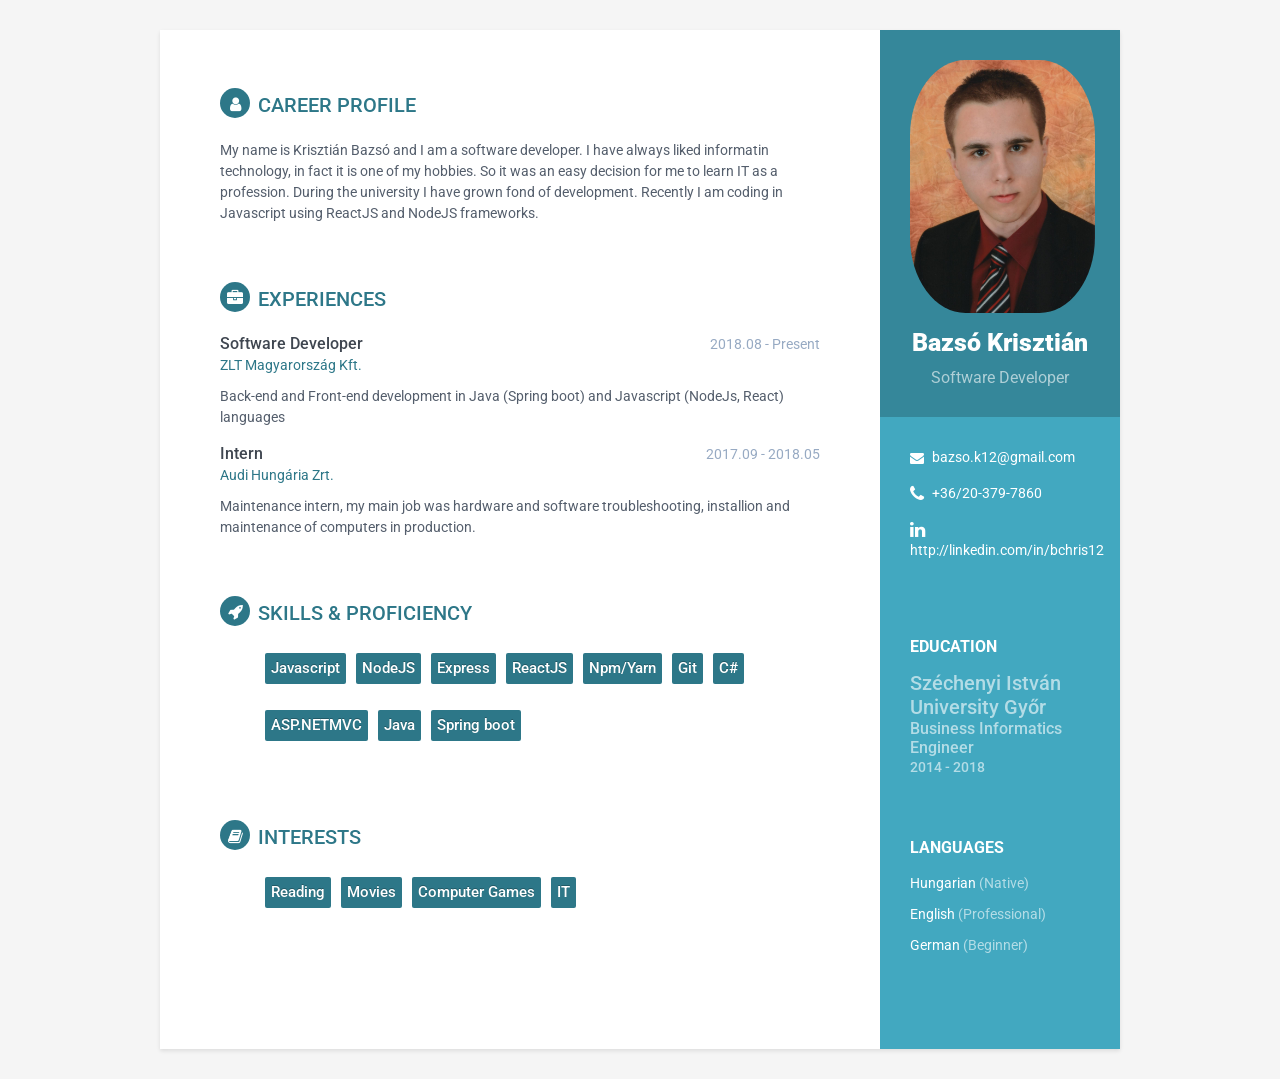
==== index.html @ 87293196 "added webpage" ====
<!doctype html><html lang="en"><head><meta charset="utf-8"/><meta http-equiv="X-UA-Compatible" content="IE=edge"/><meta name="viewport" content="width=device-width,initial-scale=1,shrink-to-fit=no"/><meta name="description" content="Sabri Berkay Aydın Özgeçmiş / Personal Resume"/><meta name="author" content="Sabri Berkay Aydın Full-Stack Developer"/><link rel="shortcut icon" href="favicon.ico"/><link href="https://fonts.googleapis.com/css?family=Roboto:400,500,400italic,300italic,300,500italic,700,700italic,900,900italic" rel="stylesheet"/><style>ul.skillset{list-style-type:none;border-width:1px 1px 0 0}.skillset li{border:0 solid silver;-o-transition:all 70ms;transition:all 70ms;display:inline-block;margin:5px;background-color:#2d7788;border-radius:2px;text-decoration:none;padding:3px 6px;font-size:15px;font-weight:500;line-height:25px;color:#fff;text-shadow:0 -1px 0 rgba(0,0,0,.25);white-space:nowrap;vertical-align:baseline}</style><title>Bazsó Krisztián</title><link href="/static/css/main.3b7f267a.css" rel="stylesheet"></head><body><noscript>You need to enable JavaScript to run this app.</noscript><div id="root"></div><script type="text/javascript" src="/static/js/main.09fba759.js"></script></body></html>
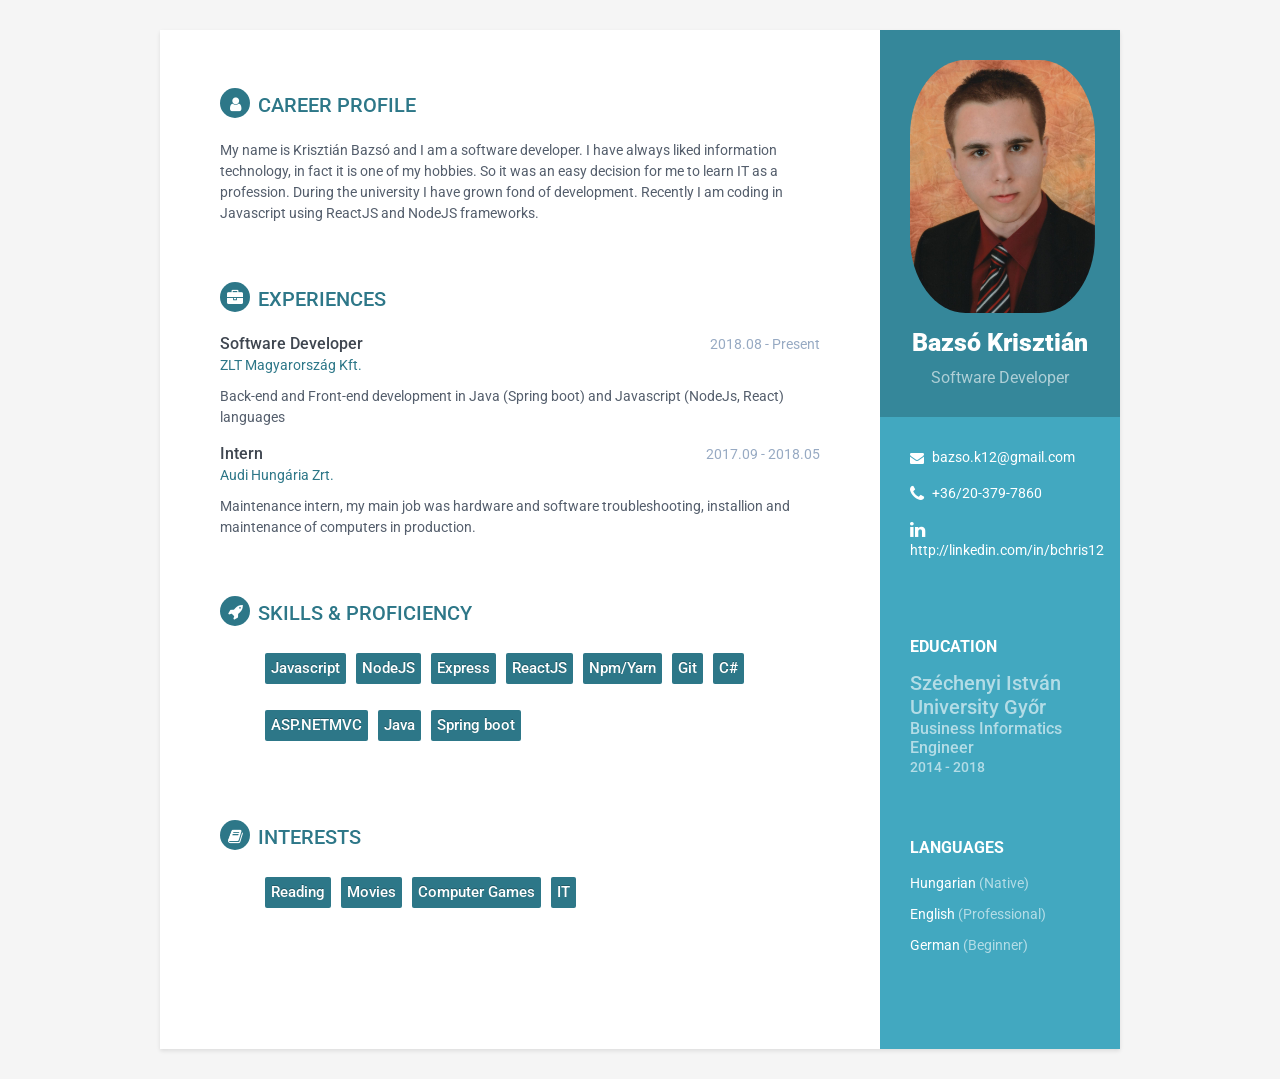
==== commit 29b642ae: "fixed typo" ====
--- a/index.html
+++ b/index.html
@@ -1 +1 @@
-<!doctype html><html lang="en"><head><meta charset="utf-8"/><meta http-equiv="X-UA-Compatible" content="IE=edge"/><meta name="viewport" content="width=device-width,initial-scale=1,shrink-to-fit=no"/><meta name="description" content="Sabri Berkay Aydın Özgeçmiş / Personal Resume"/><meta name="author" content="Sabri Berkay Aydın Full-Stack Developer"/><link rel="shortcut icon" href="favicon.ico"/><link href="https://fonts.googleapis.com/css?family=Roboto:400,500,400italic,300italic,300,500italic,700,700italic,900,900italic" rel="stylesheet"/><style>ul.skillset{list-style-type:none;border-width:1px 1px 0 0}.skillset li{border:0 solid silver;-o-transition:all 70ms;transition:all 70ms;display:inline-block;margin:5px;background-color:#2d7788;border-radius:2px;text-decoration:none;padding:3px 6px;font-size:15px;font-weight:500;line-height:25px;color:#fff;text-shadow:0 -1px 0 rgba(0,0,0,.25);white-space:nowrap;vertical-align:baseline}</style><title>Bazsó Krisztián</title><link href="/static/css/main.3b7f267a.css" rel="stylesheet"></head><body><noscript>You need to enable JavaScript to run this app.</noscript><div id="root"></div><script type="text/javascript" src="/static/js/main.09fba759.js"></script></body></html>+<!doctype html><html lang="en"><head><meta charset="utf-8"/><meta http-equiv="X-UA-Compatible" content="IE=edge"/><meta name="viewport" content="width=device-width,initial-scale=1,shrink-to-fit=no"/><link rel="shortcut icon" href="favicon.ico"/><link href="https://fonts.googleapis.com/css?family=Roboto:400,500,400italic,300italic,300,500italic,700,700italic,900,900italic" rel="stylesheet"/><style>ul.skillset{list-style-type:none;border-width:1px 1px 0 0}.skillset li{border:0 solid silver;-o-transition:all 70ms;transition:all 70ms;display:inline-block;margin:5px;background-color:#2d7788;border-radius:2px;text-decoration:none;padding:3px 6px;font-size:15px;font-weight:500;line-height:25px;color:#fff;text-shadow:0 -1px 0 rgba(0,0,0,.25);white-space:nowrap;vertical-align:baseline}</style><title>Bazsó Krisztián</title><link href="/static/css/main.3b7f267a.css" rel="stylesheet"></head><body><noscript>You need to enable JavaScript to run this app.</noscript><div id="root"></div><script type="text/javascript" src="/static/js/main.b881630d.js"></script></body></html>
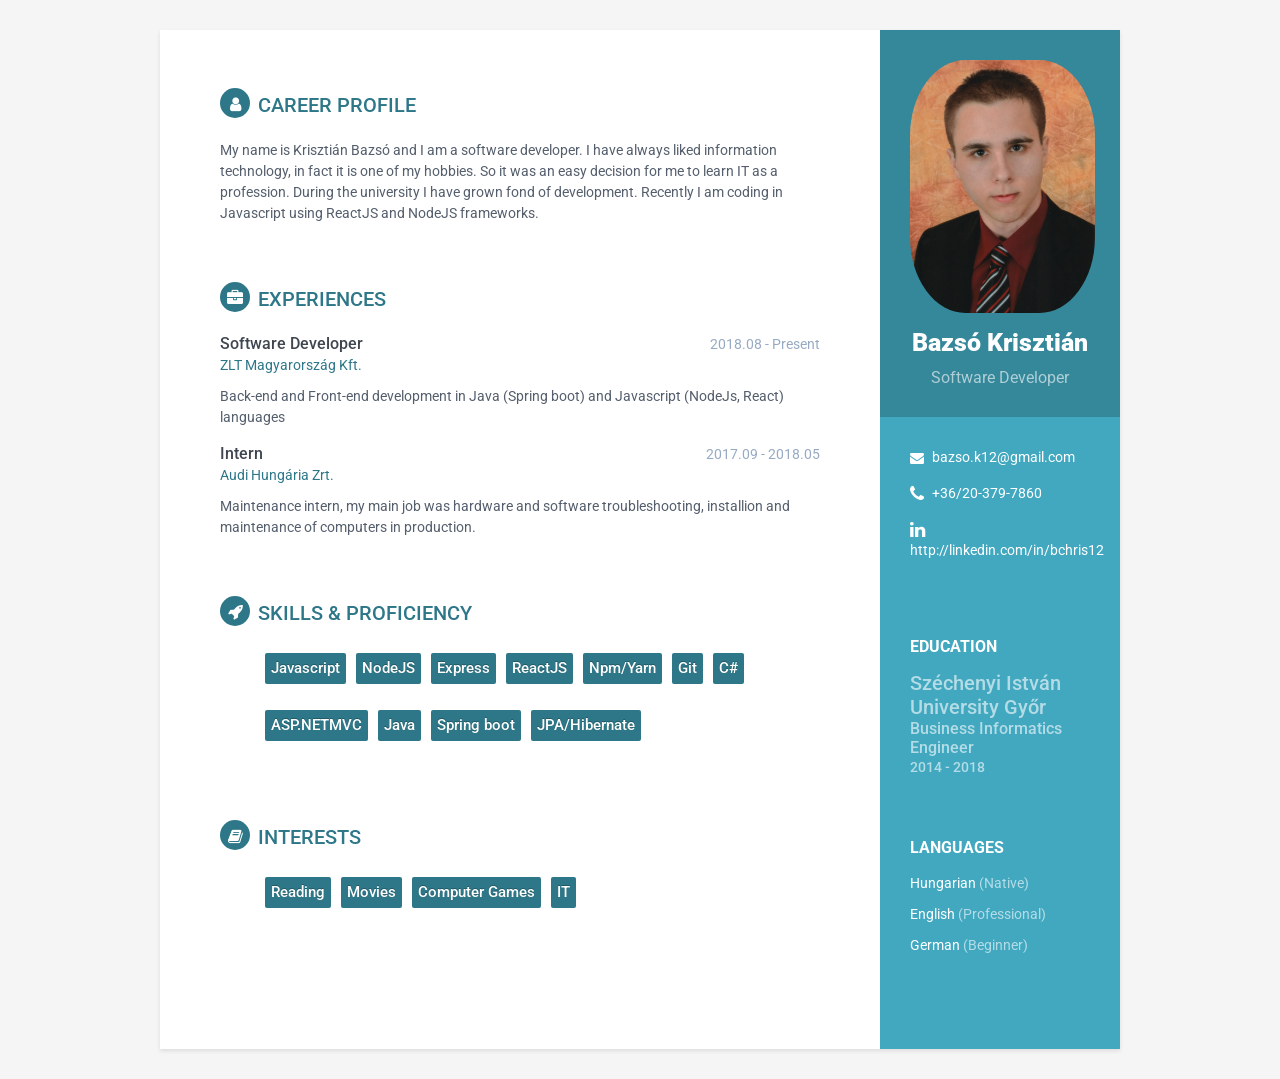
==== commit cfdf38b1: "Modified tags" ====
--- a/index.html
+++ b/index.html
@@ -1 +1 @@
-<!doctype html><html lang="en"><head><meta charset="utf-8"/><meta http-equiv="X-UA-Compatible" content="IE=edge"/><meta name="viewport" content="width=device-width,initial-scale=1,shrink-to-fit=no"/><link rel="shortcut icon" href="favicon.ico"/><link href="https://fonts.googleapis.com/css?family=Roboto:400,500,400italic,300italic,300,500italic,700,700italic,900,900italic" rel="stylesheet"/><style>ul.skillset{list-style-type:none;border-width:1px 1px 0 0}.skillset li{border:0 solid silver;-o-transition:all 70ms;transition:all 70ms;display:inline-block;margin:5px;background-color:#2d7788;border-radius:2px;text-decoration:none;padding:3px 6px;font-size:15px;font-weight:500;line-height:25px;color:#fff;text-shadow:0 -1px 0 rgba(0,0,0,.25);white-space:nowrap;vertical-align:baseline}</style><title>Bazsó Krisztián</title><link href="/static/css/main.3b7f267a.css" rel="stylesheet"></head><body><noscript>You need to enable JavaScript to run this app.</noscript><div id="root"></div><script type="text/javascript" src="/static/js/main.b881630d.js"></script></body></html>+<!doctype html><html lang="en"><head><meta charset="utf-8"/><meta http-equiv="X-UA-Compatible" content="IE=edge"/><meta name="viewport" content="width=device-width,initial-scale=1,shrink-to-fit=no"/><link rel="shortcut icon" href="favicon.ico"/><link href="https://fonts.googleapis.com/css?family=Roboto:400,500,400italic,300italic,300,500italic,700,700italic,900,900italic" rel="stylesheet"/><style>ul.skillset{list-style-type:none;border-width:1px 1px 0 0}.skillset li{border:0 solid silver;-o-transition:all 70ms;transition:all 70ms;display:inline-block;margin:5px;background-color:#2d7788;border-radius:2px;text-decoration:none;padding:3px 6px;font-size:15px;font-weight:500;line-height:25px;color:#fff;text-shadow:0 -1px 0 rgba(0,0,0,.25);white-space:nowrap;vertical-align:baseline}</style><title>Bazsó Krisztián</title><link href="/static/css/main.3b7f267a.css" rel="stylesheet"></head><body><noscript>You need to enable JavaScript to run this app.</noscript><div id="root"></div><script type="text/javascript" src="/static/js/main.397db03f.js"></script></body></html>
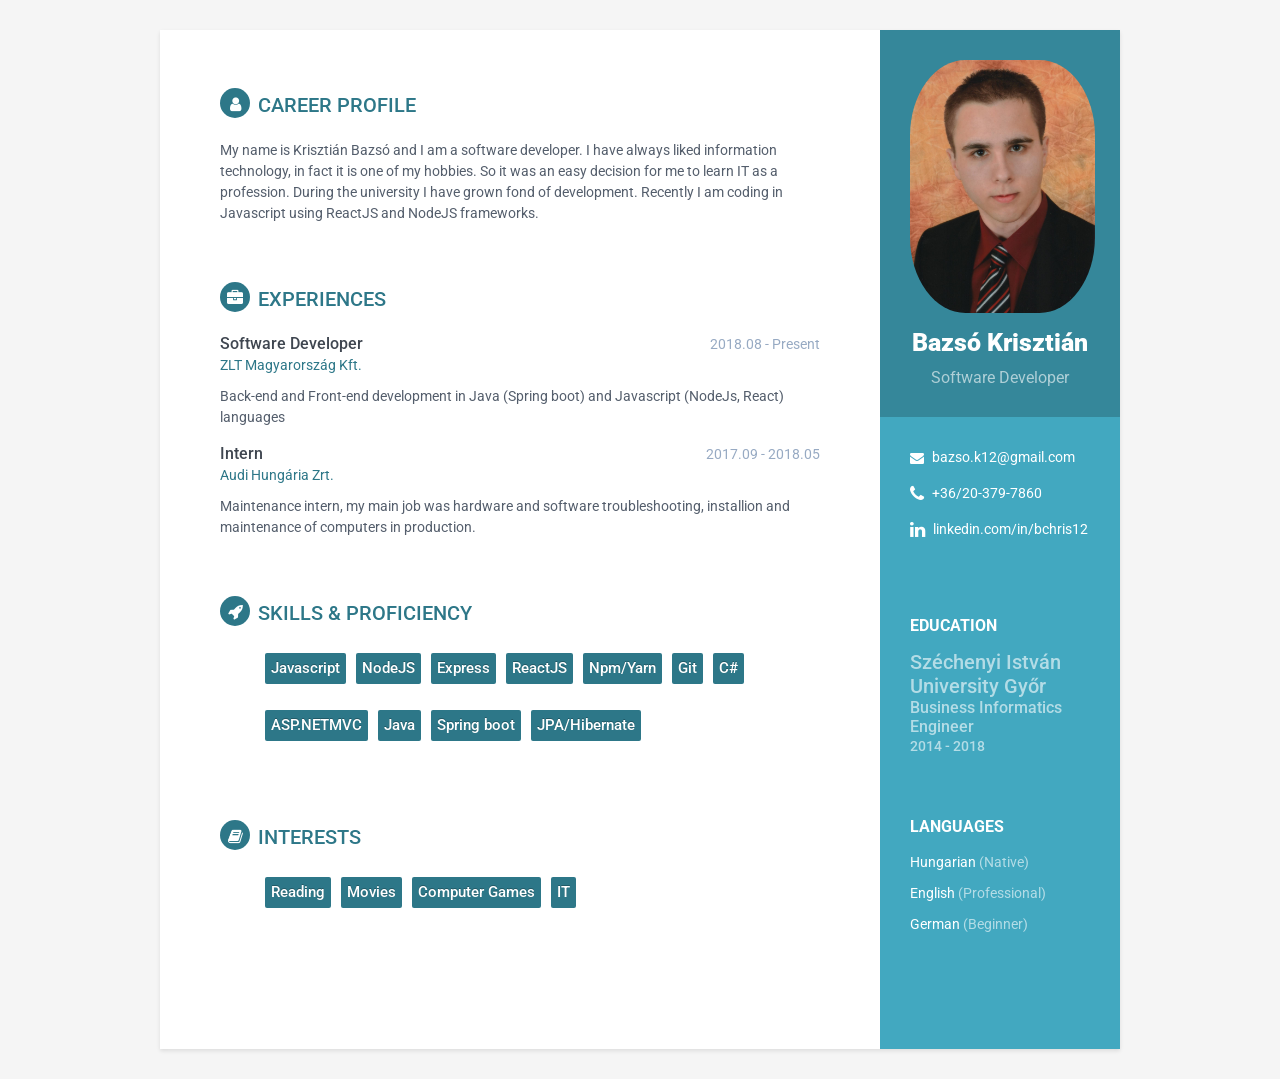
==== commit 2f6553d9: "fixed link" ====
--- a/index.html
+++ b/index.html
@@ -1 +1 @@
-<!doctype html><html lang="en"><head><meta charset="utf-8"/><meta http-equiv="X-UA-Compatible" content="IE=edge"/><meta name="viewport" content="width=device-width,initial-scale=1,shrink-to-fit=no"/><link rel="shortcut icon" href="favicon.ico"/><link href="https://fonts.googleapis.com/css?family=Roboto:400,500,400italic,300italic,300,500italic,700,700italic,900,900italic" rel="stylesheet"/><style>ul.skillset{list-style-type:none;border-width:1px 1px 0 0}.skillset li{border:0 solid silver;-o-transition:all 70ms;transition:all 70ms;display:inline-block;margin:5px;background-color:#2d7788;border-radius:2px;text-decoration:none;padding:3px 6px;font-size:15px;font-weight:500;line-height:25px;color:#fff;text-shadow:0 -1px 0 rgba(0,0,0,.25);white-space:nowrap;vertical-align:baseline}</style><title>Bazsó Krisztián</title><link href="/static/css/main.3b7f267a.css" rel="stylesheet"></head><body><noscript>You need to enable JavaScript to run this app.</noscript><div id="root"></div><script type="text/javascript" src="/static/js/main.397db03f.js"></script></body></html>+<!doctype html><html lang="en"><head><meta charset="utf-8"/><meta http-equiv="X-UA-Compatible" content="IE=edge"/><meta name="viewport" content="width=device-width,initial-scale=1,shrink-to-fit=no"/><link rel="shortcut icon" href="favicon.ico"/><link href="https://fonts.googleapis.com/css?family=Roboto:400,500,400italic,300italic,300,500italic,700,700italic,900,900italic" rel="stylesheet"/><style>ul.skillset{list-style-type:none;border-width:1px 1px 0 0}.skillset li{border:0 solid silver;-o-transition:all 70ms;transition:all 70ms;display:inline-block;margin:5px;background-color:#2d7788;border-radius:2px;text-decoration:none;padding:3px 6px;font-size:15px;font-weight:500;line-height:25px;color:#fff;text-shadow:0 -1px 0 rgba(0,0,0,.25);white-space:nowrap;vertical-align:baseline}</style><title>Bazsó Krisztián</title><link href="/static/css/main.3b7f267a.css" rel="stylesheet"></head><body><noscript>You need to enable JavaScript to run this app.</noscript><div id="root"></div><script type="text/javascript" src="/static/js/main.2f6d73c8.js"></script></body></html>
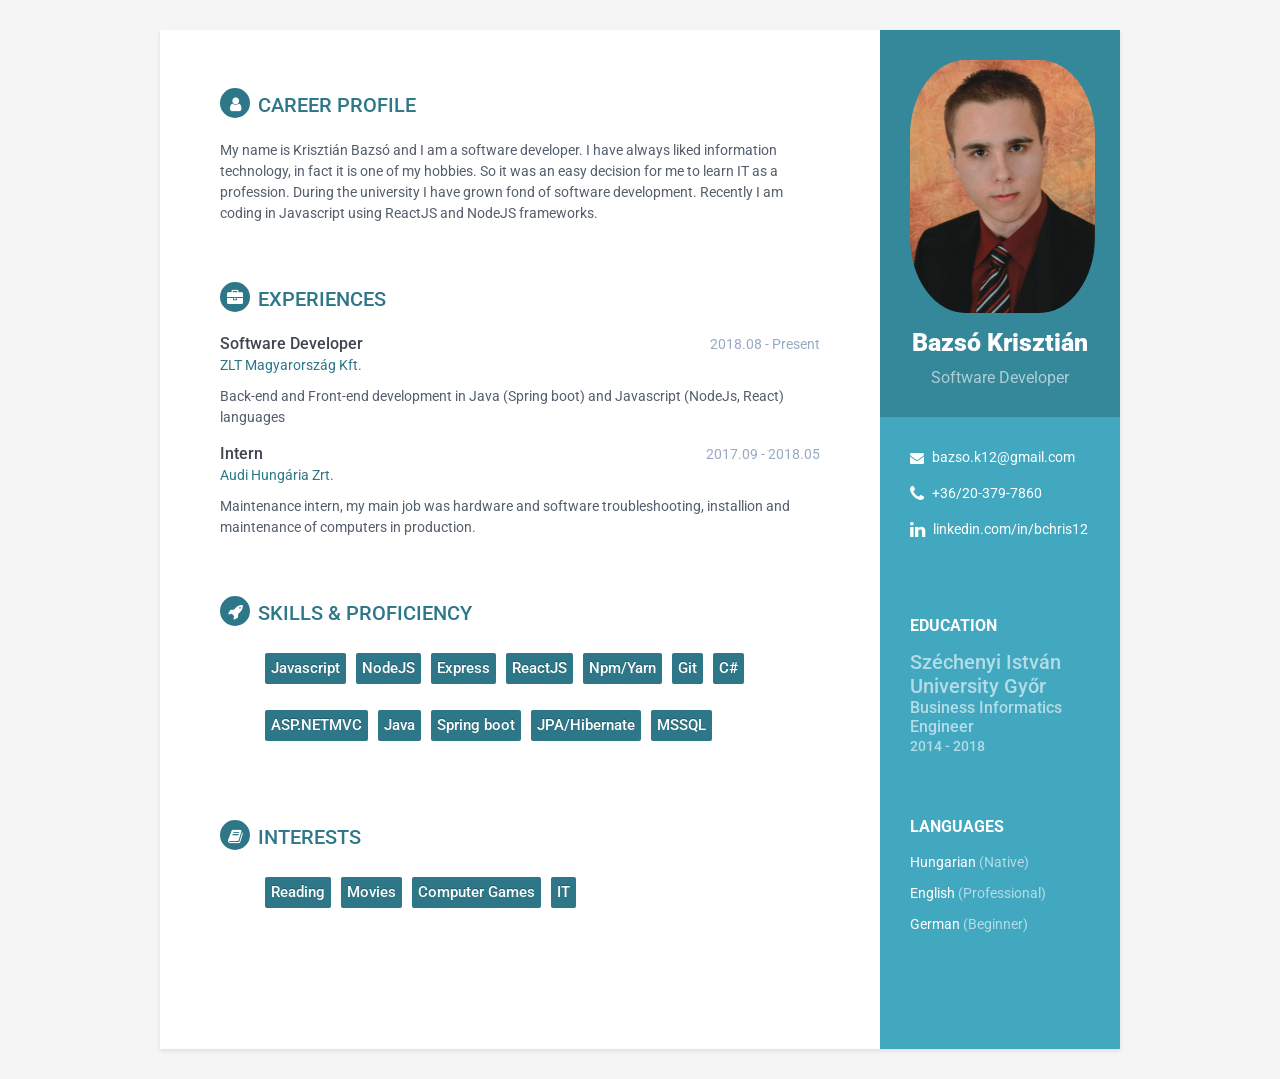
==== commit dcd17780: "added new tag and updated description" ====
--- a/index.html
+++ b/index.html
@@ -1 +1 @@
-<!doctype html><html lang="en"><head><meta charset="utf-8"/><meta http-equiv="X-UA-Compatible" content="IE=edge"/><meta name="viewport" content="width=device-width,initial-scale=1,shrink-to-fit=no"/><link rel="shortcut icon" href="favicon.ico"/><link href="https://fonts.googleapis.com/css?family=Roboto:400,500,400italic,300italic,300,500italic,700,700italic,900,900italic" rel="stylesheet"/><style>ul.skillset{list-style-type:none;border-width:1px 1px 0 0}.skillset li{border:0 solid silver;-o-transition:all 70ms;transition:all 70ms;display:inline-block;margin:5px;background-color:#2d7788;border-radius:2px;text-decoration:none;padding:3px 6px;font-size:15px;font-weight:500;line-height:25px;color:#fff;text-shadow:0 -1px 0 rgba(0,0,0,.25);white-space:nowrap;vertical-align:baseline}</style><title>Bazsó Krisztián</title><link href="/static/css/main.3b7f267a.css" rel="stylesheet"></head><body><noscript>You need to enable JavaScript to run this app.</noscript><div id="root"></div><script type="text/javascript" src="/static/js/main.2f6d73c8.js"></script></body></html>+<!doctype html><html lang="en"><head><meta charset="utf-8"/><meta http-equiv="X-UA-Compatible" content="IE=edge"/><meta name="viewport" content="width=device-width,initial-scale=1,shrink-to-fit=no"/><link rel="shortcut icon" href="favicon.ico"/><link href="https://fonts.googleapis.com/css?family=Roboto:400,500,400italic,300italic,300,500italic,700,700italic,900,900italic" rel="stylesheet"/><style>ul.skillset{list-style-type:none;border-width:1px 1px 0 0}.skillset li{border:0 solid silver;-o-transition:all 70ms;transition:all 70ms;display:inline-block;margin:5px;background-color:#2d7788;border-radius:2px;text-decoration:none;padding:3px 6px;font-size:15px;font-weight:500;line-height:25px;color:#fff;text-shadow:0 -1px 0 rgba(0,0,0,.25);white-space:nowrap;vertical-align:baseline}</style><title>Bazsó Krisztián</title><link href="/static/css/main.3b7f267a.css" rel="stylesheet"></head><body><noscript>You need to enable JavaScript to run this app.</noscript><div id="root"></div><script type="text/javascript" src="/static/js/main.049706b1.js"></script></body></html>
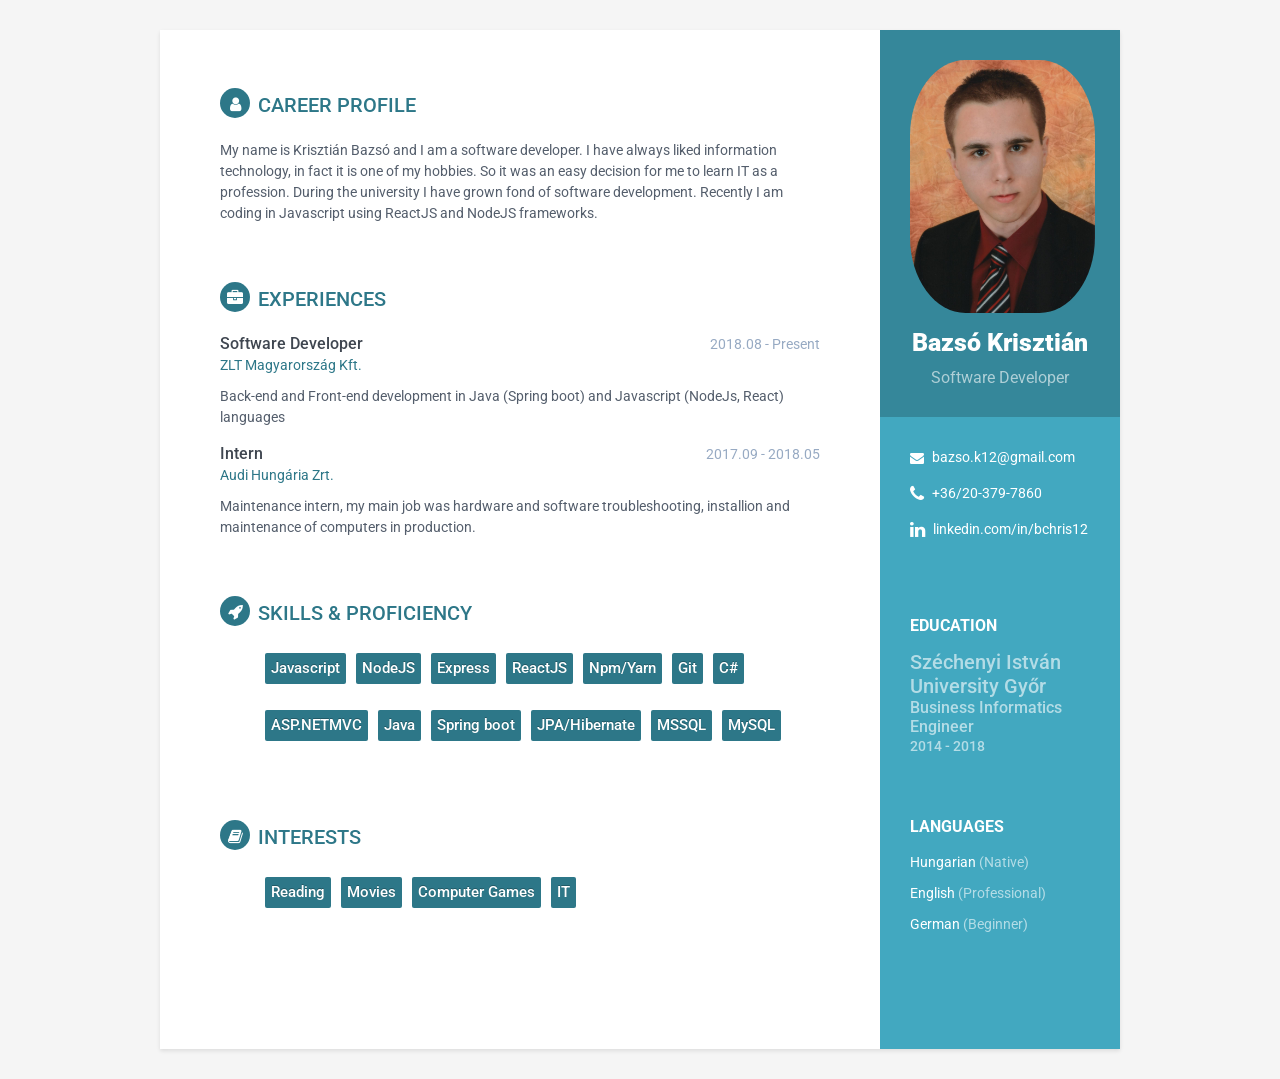
==== commit 4c796378: "added plus tag" ====
--- a/index.html
+++ b/index.html
@@ -1 +1 @@
-<!doctype html><html lang="en"><head><meta charset="utf-8"/><meta http-equiv="X-UA-Compatible" content="IE=edge"/><meta name="viewport" content="width=device-width,initial-scale=1,shrink-to-fit=no"/><link rel="shortcut icon" href="favicon.ico"/><link href="https://fonts.googleapis.com/css?family=Roboto:400,500,400italic,300italic,300,500italic,700,700italic,900,900italic" rel="stylesheet"/><style>ul.skillset{list-style-type:none;border-width:1px 1px 0 0}.skillset li{border:0 solid silver;-o-transition:all 70ms;transition:all 70ms;display:inline-block;margin:5px;background-color:#2d7788;border-radius:2px;text-decoration:none;padding:3px 6px;font-size:15px;font-weight:500;line-height:25px;color:#fff;text-shadow:0 -1px 0 rgba(0,0,0,.25);white-space:nowrap;vertical-align:baseline}</style><title>Bazsó Krisztián</title><link href="/static/css/main.3b7f267a.css" rel="stylesheet"></head><body><noscript>You need to enable JavaScript to run this app.</noscript><div id="root"></div><script type="text/javascript" src="/static/js/main.049706b1.js"></script></body></html>+<!doctype html><html lang="en"><head><meta charset="utf-8"/><meta http-equiv="X-UA-Compatible" content="IE=edge"/><meta name="viewport" content="width=device-width,initial-scale=1,shrink-to-fit=no"/><link rel="shortcut icon" href="favicon.ico"/><link href="https://fonts.googleapis.com/css?family=Roboto:400,500,400italic,300italic,300,500italic,700,700italic,900,900italic" rel="stylesheet"/><style>ul.skillset{list-style-type:none;border-width:1px 1px 0 0}.skillset li{border:0 solid silver;-o-transition:all 70ms;transition:all 70ms;display:inline-block;margin:5px;background-color:#2d7788;border-radius:2px;text-decoration:none;padding:3px 6px;font-size:15px;font-weight:500;line-height:25px;color:#fff;text-shadow:0 -1px 0 rgba(0,0,0,.25);white-space:nowrap;vertical-align:baseline}</style><title>Bazsó Krisztián</title><link href="/static/css/main.3b7f267a.css" rel="stylesheet"></head><body><noscript>You need to enable JavaScript to run this app.</noscript><div id="root"></div><script type="text/javascript" src="/static/js/main.3ce1d6f3.js"></script></body></html>
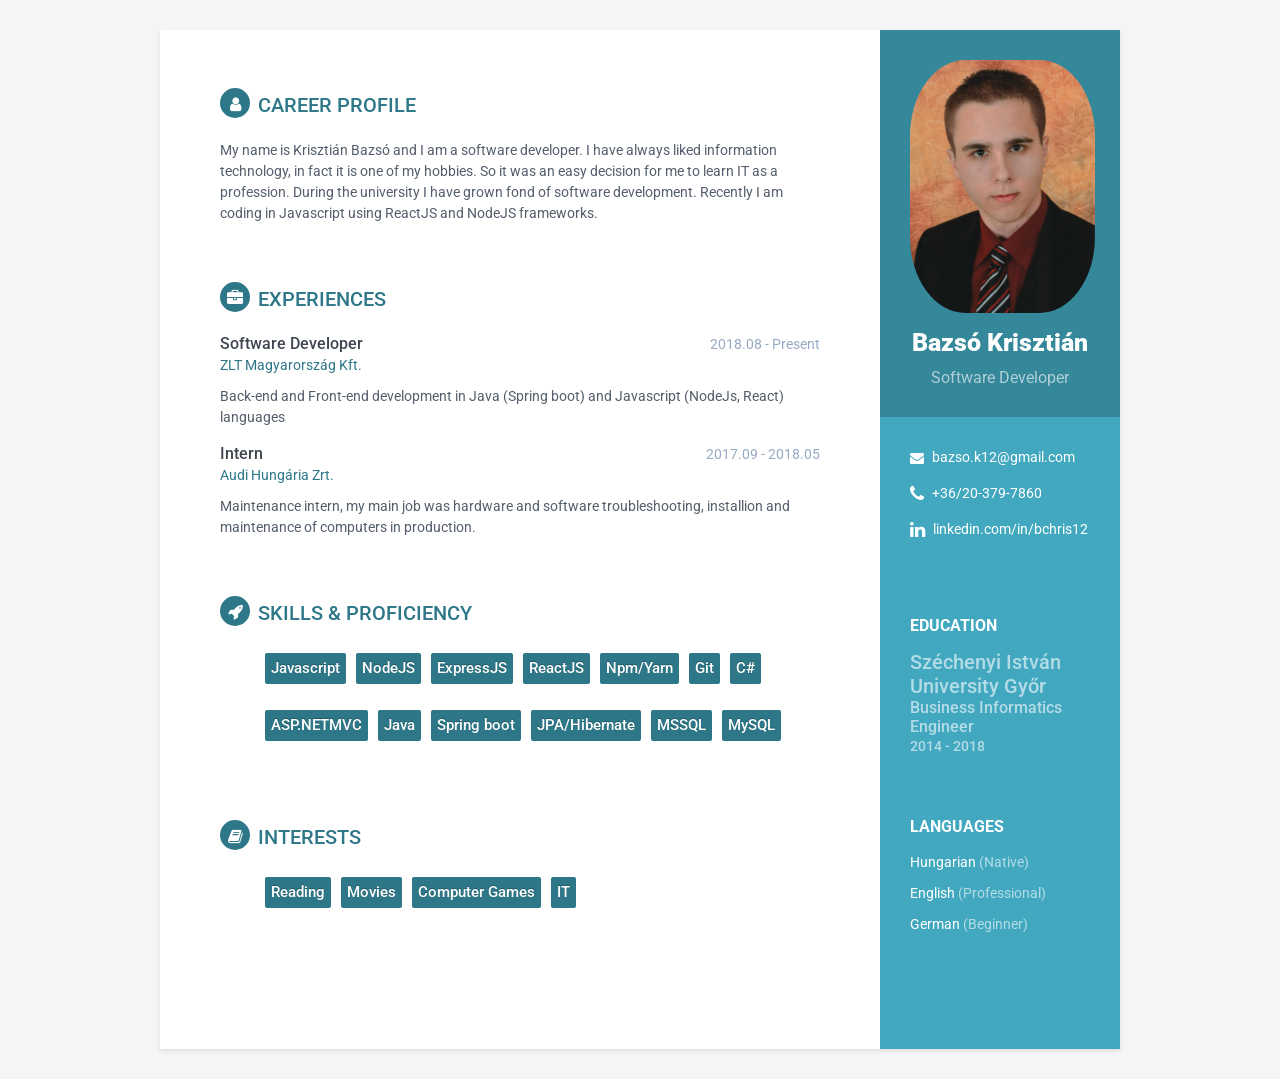
==== commit 300c5244: "fixed express tag" ====
--- a/index.html
+++ b/index.html
@@ -1 +1 @@
-<!doctype html><html lang="en"><head><meta charset="utf-8"/><meta http-equiv="X-UA-Compatible" content="IE=edge"/><meta name="viewport" content="width=device-width,initial-scale=1,shrink-to-fit=no"/><link rel="shortcut icon" href="favicon.ico"/><link href="https://fonts.googleapis.com/css?family=Roboto:400,500,400italic,300italic,300,500italic,700,700italic,900,900italic" rel="stylesheet"/><style>ul.skillset{list-style-type:none;border-width:1px 1px 0 0}.skillset li{border:0 solid silver;-o-transition:all 70ms;transition:all 70ms;display:inline-block;margin:5px;background-color:#2d7788;border-radius:2px;text-decoration:none;padding:3px 6px;font-size:15px;font-weight:500;line-height:25px;color:#fff;text-shadow:0 -1px 0 rgba(0,0,0,.25);white-space:nowrap;vertical-align:baseline}</style><title>Bazsó Krisztián</title><link href="/static/css/main.3b7f267a.css" rel="stylesheet"></head><body><noscript>You need to enable JavaScript to run this app.</noscript><div id="root"></div><script type="text/javascript" src="/static/js/main.3ce1d6f3.js"></script></body></html>+<!doctype html><html lang="en"><head><meta charset="utf-8"/><meta http-equiv="X-UA-Compatible" content="IE=edge"/><meta name="viewport" content="width=device-width,initial-scale=1,shrink-to-fit=no"/><link rel="shortcut icon" href="favicon.ico"/><link href="https://fonts.googleapis.com/css?family=Roboto:400,500,400italic,300italic,300,500italic,700,700italic,900,900italic" rel="stylesheet"/><style>ul.skillset{list-style-type:none;border-width:1px 1px 0 0}.skillset li{border:0 solid silver;-o-transition:all 70ms;transition:all 70ms;display:inline-block;margin:5px;background-color:#2d7788;border-radius:2px;text-decoration:none;padding:3px 6px;font-size:15px;font-weight:500;line-height:25px;color:#fff;text-shadow:0 -1px 0 rgba(0,0,0,.25);white-space:nowrap;vertical-align:baseline}</style><title>Bazsó Krisztián</title><link href="/static/css/main.3b7f267a.css" rel="stylesheet"></head><body><noscript>You need to enable JavaScript to run this app.</noscript><div id="root"></div><script type="text/javascript" src="/static/js/main.d5431c59.js"></script></body></html>
